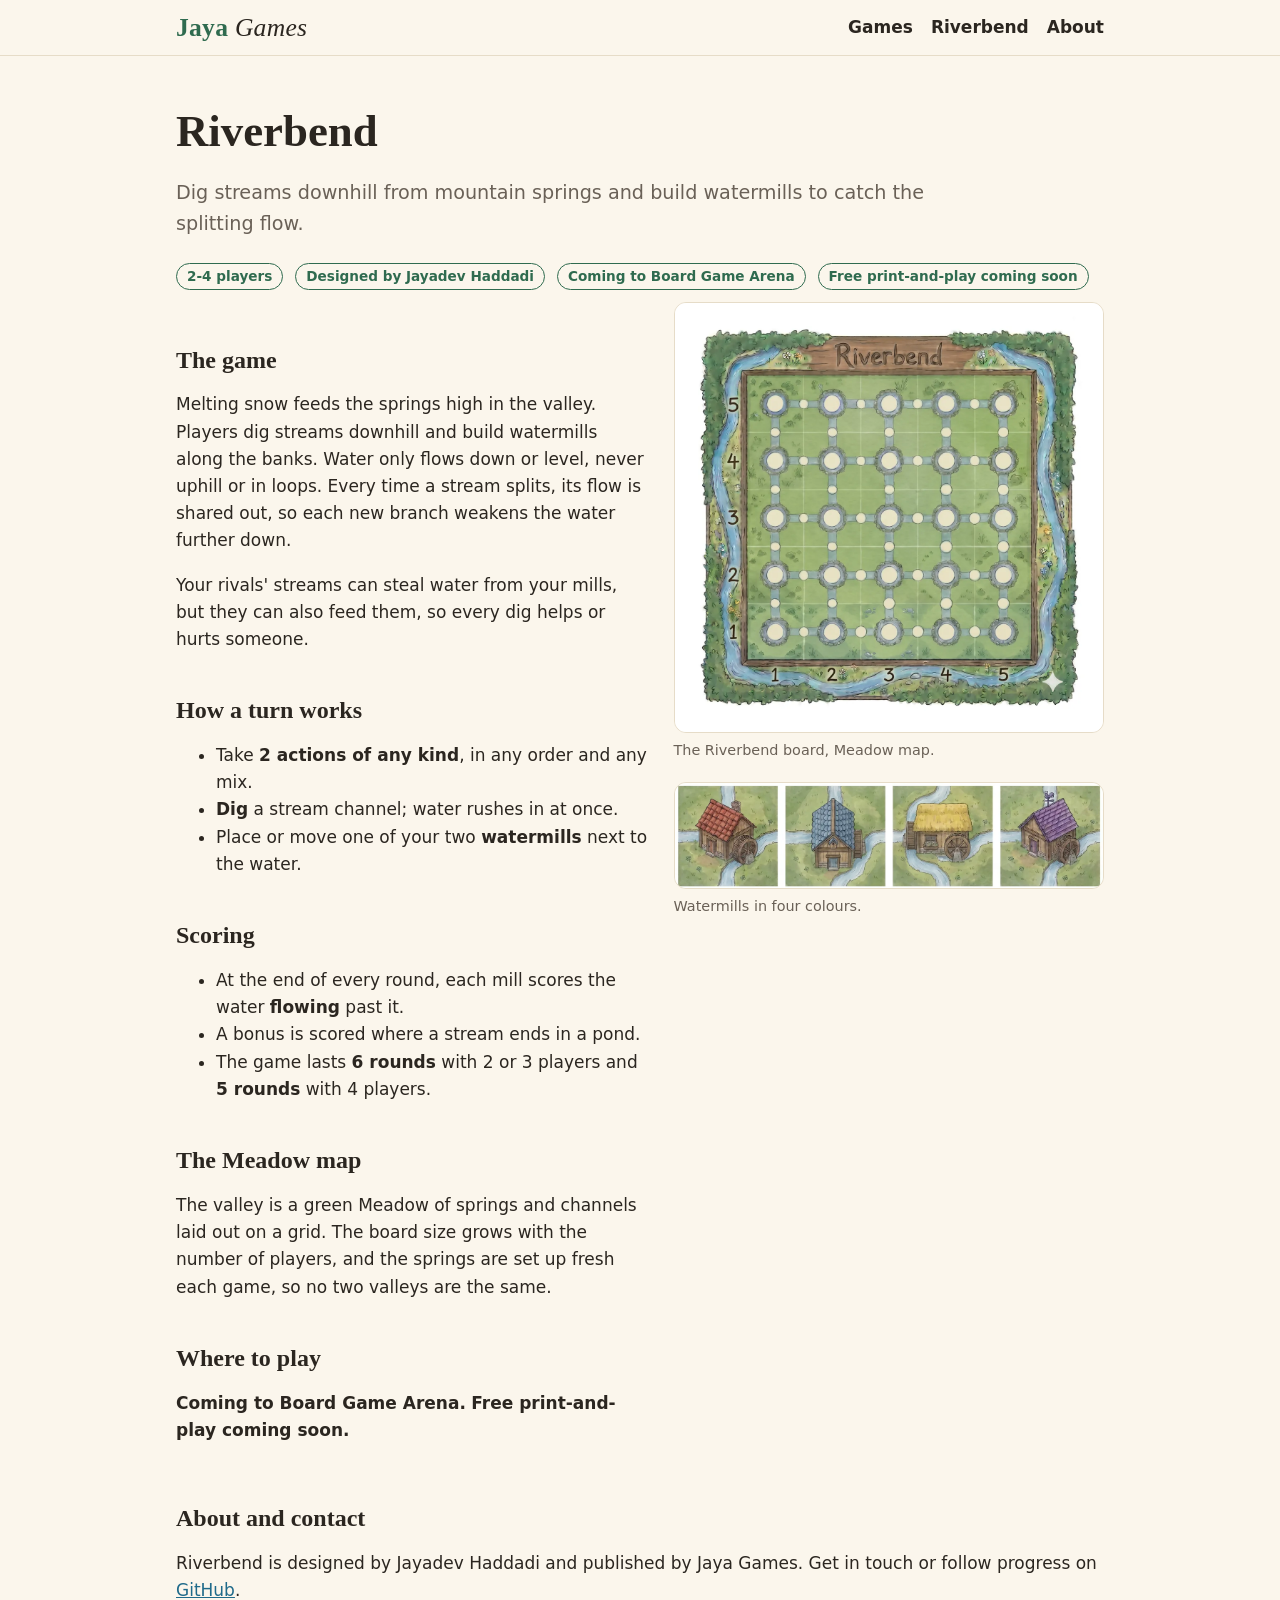
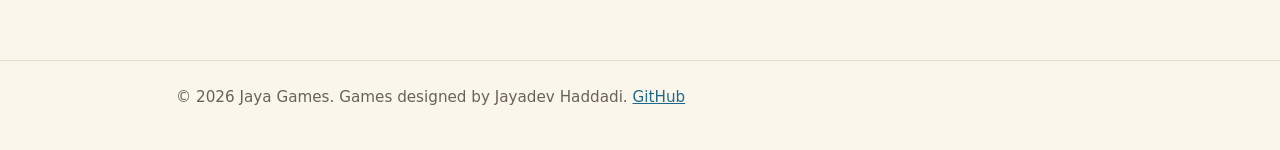
==== games/riverbend.html @ 1b573546 "Jaya Games website: home, Riverbend page, art, styles Co-Authored-By: Claude Sonnet 5.5 <noreply@ant" ====
<!doctype html><html lang="en"><head><meta charset="utf-8"><meta name="viewport" content="width=device-width,initial-scale=1"><link rel="icon" href="../favicon.svg" type="image/svg+xml"><link rel="stylesheet" href="../style.css">
<title>Riverbend - Jaya Games</title>
<meta name="description" content="Riverbend: a 2-4 player strategy game. Dig streams downhill from springs, build watermills, and share out the flow. Coming to Board Game Arena; free print-and-play coming soon.">
<meta property="og:type" content="website"><meta property="og:title" content="Riverbend - Jaya Games"><meta property="og:description" content="Dig streams downhill from mountain springs and build watermills to catch the splitting flow."><meta property="og:image" content="https://jayadevhaddadi.github.io/jaya-games/img/riverbend-board.webp"><meta property="og:url" content="https://jayadevhaddadi.github.io/jaya-games/games/riverbend.html">
</head><body>
<header class="site"><div class="wrap"><a class="logo" href="../index.html" aria-label="Jaya Games home">Jaya <span>Games</span></a><nav aria-label="Main"><a href="../index.html">Games</a><a href="../games/riverbend.html">Riverbend</a><a href="../index.html#about">About</a></nav></div></header>
<main class="wrap">
<section class="hero"><h1>Riverbend</h1><p class="lead">Dig streams downhill from mountain springs and build watermills to catch the splitting flow.</p>
<ul class="facts"><li class="badge">2-4 players</li><li class="badge">Designed by Jayadev Haddadi</li><li class="badge">Coming to Board Game Arena</li><li class="badge">Free print-and-play coming soon</li></ul></section>
<div class="two"><div>
<h2>The game</h2><p>Melting snow feeds the springs high in the valley. Players dig streams downhill and build watermills along the banks. Water only flows down or level, never uphill or in loops. Every time a stream splits, its flow is shared out, so each new branch weakens the water further down.</p>
<p>Your rivals' streams can steal water from your mills, but they can also feed them, so every dig helps or hurts someone.</p>
<h2>How a turn works</h2><ul><li>Take <strong>2 actions of any kind</strong>, in any order and any mix.</li><li><strong>Dig</strong> a stream channel; water rushes in at once.</li><li>Place or move one of your two <strong>watermills</strong> next to the water.</li></ul>
<h2>Scoring</h2><ul><li>At the end of every round, each mill scores the water <strong>flowing</strong> past it.</li><li>A bonus is scored where a stream ends in a pond.</li><li>The game lasts <strong>6 rounds</strong> with 2 or 3 players and <strong>5 rounds</strong> with 4 players.</li></ul>
<h2>The Meadow map</h2><p>The valley is a green Meadow of springs and channels laid out on a grid. The board size grows with the number of players, and the springs are set up fresh each game, so no two valleys are the same.</p>
<h2>Where to play</h2><p><strong>Coming to Board Game Arena.</strong> <strong>Free print-and-play coming soon.</strong></p>
</div>
<div class="pics"><figure><img src="../img/riverbend-board.webp" alt="Painted Riverbend game board: a green meadow grid of springs and channels framed by a winding blue river, with the title carved on a wooden sign." width="1200" height="1200"><figcaption>The Riverbend board, Meadow map.</figcaption></figure>
<figure><img src="../img/riverbend-mills.webp" alt="Four painted watermill tiles with red, blue, yellow and purple roofs, each beside a winding blue stream." width="1200" height="293" loading="lazy"><figcaption>Watermills in four colours.</figcaption></figure></div></div>
<h2 id="about">About and contact</h2><p>Riverbend is designed by Jayadev Haddadi and published by Jaya Games. Get in touch or follow progress on <a href="https://github.com/JayadevHaddadi/jaya-games">GitHub</a>.</p>
</main>
<footer><div class="wrap">&copy; 2026 Jaya Games. Games designed by Jayadev Haddadi. <a href="https://github.com/JayadevHaddadi/jaya-games">GitHub</a></div></footer></body></html>
---- style.css ----
:root{--bg:#fbf6ec;--surface:#fff;--text:#2b2620;--muted:#6a6157;--accent:#2f6b4f;--accent-text:#fff;--line:#e6dcc8;--link:#1f6a8a}
@media (prefers-color-scheme:dark){:root{--bg:#1d1b17;--surface:#27241f;--text:#f1eadc;--muted:#b3a995;--accent:#7fc29f;--accent-text:#16231c;--line:#3b362d;--link:#8cc9e6}}
*{box-sizing:border-box}
html{-webkit-text-size-adjust:100%}
body{margin:0;background:var(--bg);color:var(--text);font:17px/1.6 system-ui,-apple-system,"Segoe UI",Roboto,sans-serif}
.wrap{max-width:960px;margin:0 auto;padding:0 16px}
a{color:var(--link)}
img{max-width:100%;height:auto;display:block}
header.site{border-bottom:1px solid var(--line)}
header.site .wrap{display:flex;flex-wrap:wrap;gap:8px 24px;align-items:center;justify-content:space-between;padding-top:14px;padding-bottom:14px}
.logo{font:700 1.6rem/1 Georgia,"Times New Roman",serif;color:var(--accent);text-decoration:none;letter-spacing:.01em}
.logo span{color:var(--text);font-weight:400;font-style:italic}
nav a{margin-right:18px;text-decoration:none;font-weight:600;color:var(--text)}
nav a:last-child{margin-right:0}
nav a:hover{text-decoration:underline}
h1,h2,h3{font-family:Georgia,"Times New Roman",serif;line-height:1.2}
h1{font-size:2.2rem;margin:.2em 0 .3em}
h2{font-size:1.5rem;margin:1.8em 0 .5em}
.hero{padding:40px 0 8px}
.lead{font-size:1.2rem;color:var(--muted);max-width:40em}
.cards{display:grid;grid-template-columns:1fr;gap:20px;margin:24px 0}
.card{background:var(--surface);border:1px solid var(--line);border-radius:14px;overflow:hidden;text-decoration:none;color:var(--text);display:block}
.card img{width:100%;aspect-ratio:4/3;object-fit:cover}
.card .body{padding:14px 18px 18px}
.card h3{margin:0 0 4px;font-size:1.3rem}
.card p{margin:0;color:var(--muted)}
.badge{display:inline-block;font-size:.85rem;font-weight:600;padding:2px 10px;border-radius:99px;border:1px solid var(--accent);color:var(--accent);margin:4px 6px 4px 0}
.facts{display:flex;flex-wrap:wrap;gap:6px;margin:12px 0 0;padding:0;list-style:none}
.two{display:grid;grid-template-columns:1fr;gap:24px;align-items:start}
.pics img{border-radius:12px;border:1px solid var(--line)}
.pics figure{margin:0 0 20px}
figcaption{color:var(--muted);font-size:.9rem;margin-top:6px}
.btn{display:inline-block;background:var(--accent);color:var(--accent-text);padding:10px 18px;border-radius:10px;font-weight:600;text-decoration:none}
footer{border-top:1px solid var(--line);margin-top:56px;padding:24px 0 40px;color:var(--muted);font-size:.95rem}
@media(min-width:720px){.cards{grid-template-columns:1fr 1fr}.two{grid-template-columns:1.1fr 1fr}h1{font-size:2.8rem}}
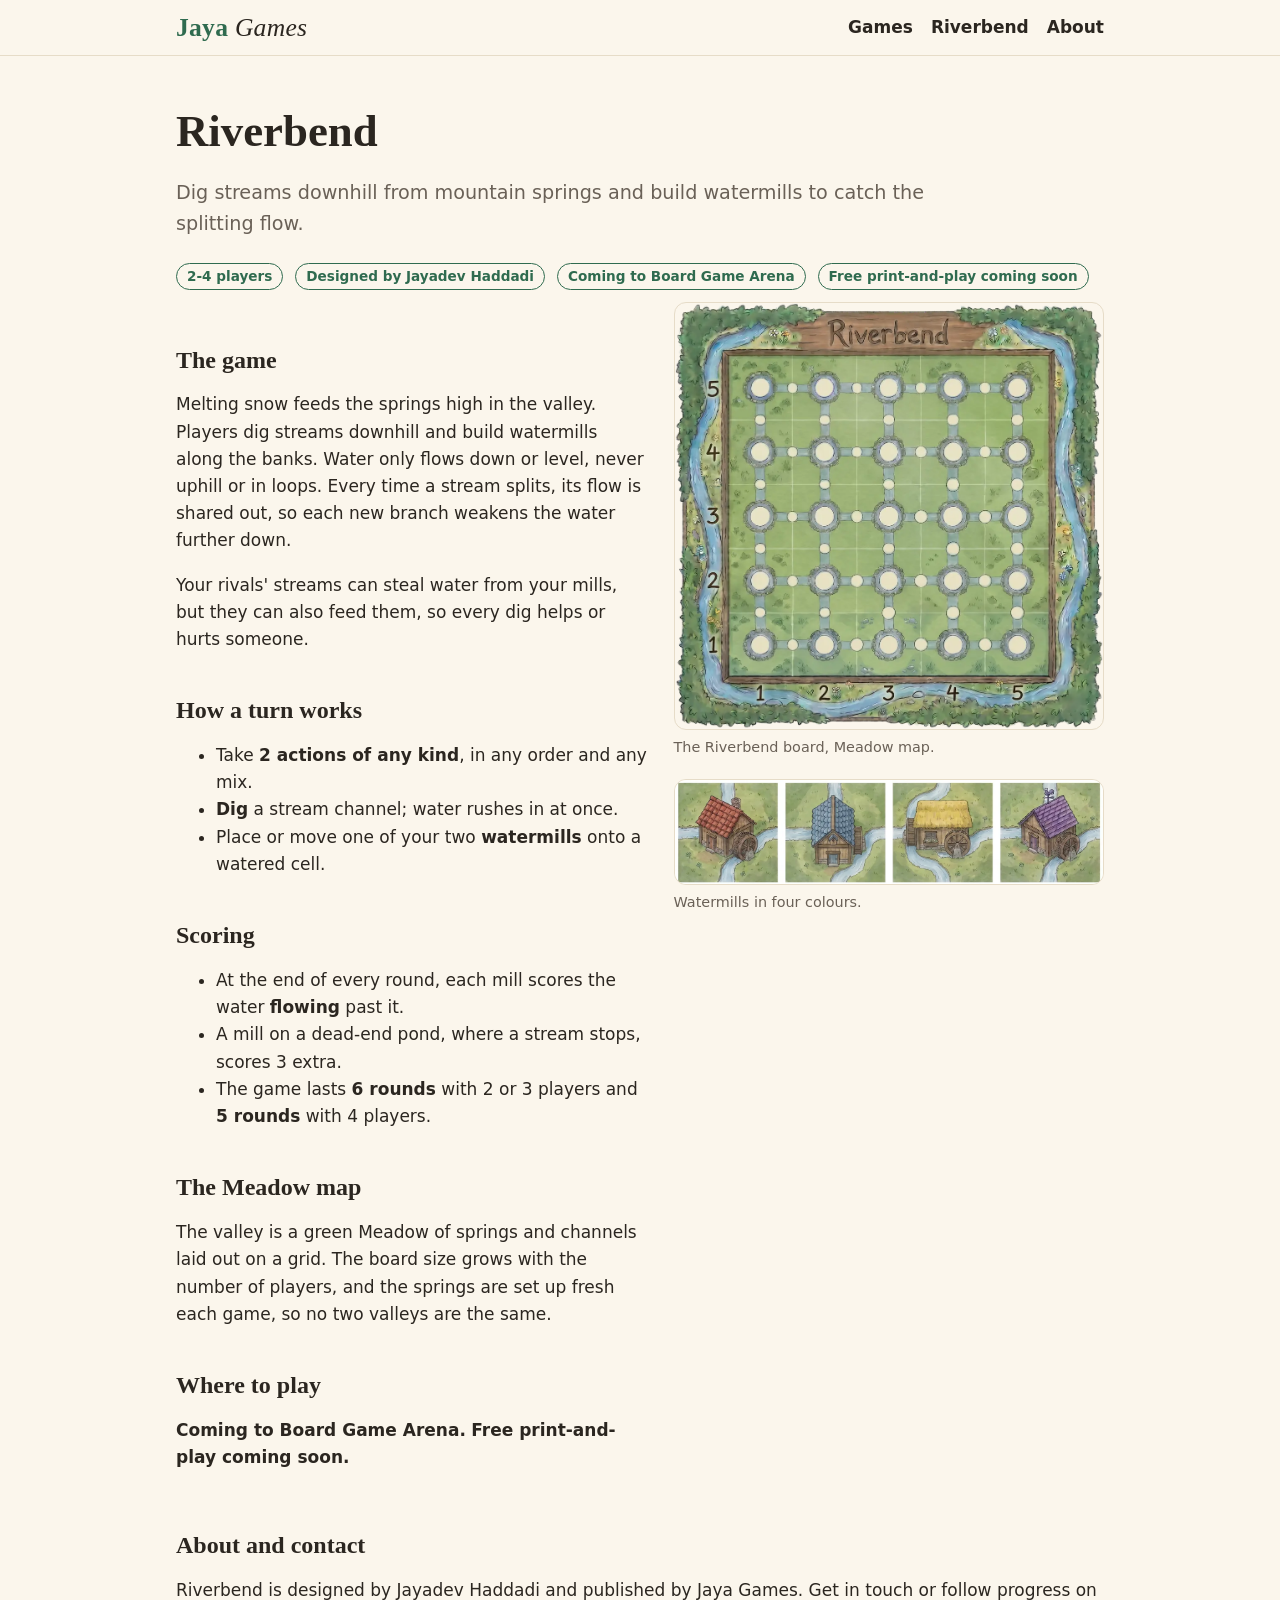
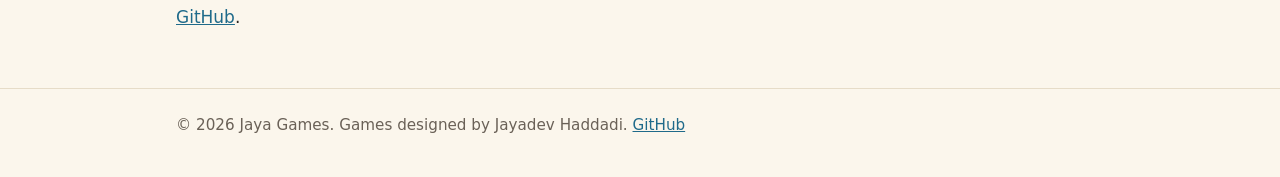
==== commit 08595ebe: "Riverbend page: board without watermark, mill and bonus rules as in the game Co-Authored-By: Claude " ====
--- a/games/riverbend.html
+++ b/games/riverbend.html
@@ -10,8 +10,8 @@
 <div class="two"><div>
 <h2>The game</h2><p>Melting snow feeds the springs high in the valley. Players dig streams downhill and build watermills along the banks. Water only flows down or level, never uphill or in loops. Every time a stream splits, its flow is shared out, so each new branch weakens the water further down.</p>
 <p>Your rivals' streams can steal water from your mills, but they can also feed them, so every dig helps or hurts someone.</p>
-<h2>How a turn works</h2><ul><li>Take <strong>2 actions of any kind</strong>, in any order and any mix.</li><li><strong>Dig</strong> a stream channel; water rushes in at once.</li><li>Place or move one of your two <strong>watermills</strong> next to the water.</li></ul>
-<h2>Scoring</h2><ul><li>At the end of every round, each mill scores the water <strong>flowing</strong> past it.</li><li>A bonus is scored where a stream ends in a pond.</li><li>The game lasts <strong>6 rounds</strong> with 2 or 3 players and <strong>5 rounds</strong> with 4 players.</li></ul>
+<h2>How a turn works</h2><ul><li>Take <strong>2 actions of any kind</strong>, in any order and any mix.</li><li><strong>Dig</strong> a stream channel; water rushes in at once.</li><li>Place or move one of your two <strong>watermills</strong> onto a watered cell.</li></ul>
+<h2>Scoring</h2><ul><li>At the end of every round, each mill scores the water <strong>flowing</strong> past it.</li><li>A mill on a dead-end pond, where a stream stops, scores 3 extra.</li><li>The game lasts <strong>6 rounds</strong> with 2 or 3 players and <strong>5 rounds</strong> with 4 players.</li></ul>
 <h2>The Meadow map</h2><p>The valley is a green Meadow of springs and channels laid out on a grid. The board size grows with the number of players, and the springs are set up fresh each game, so no two valleys are the same.</p>
 <h2>Where to play</h2><p><strong>Coming to Board Game Arena.</strong> <strong>Free print-and-play coming soon.</strong></p>
 </div>
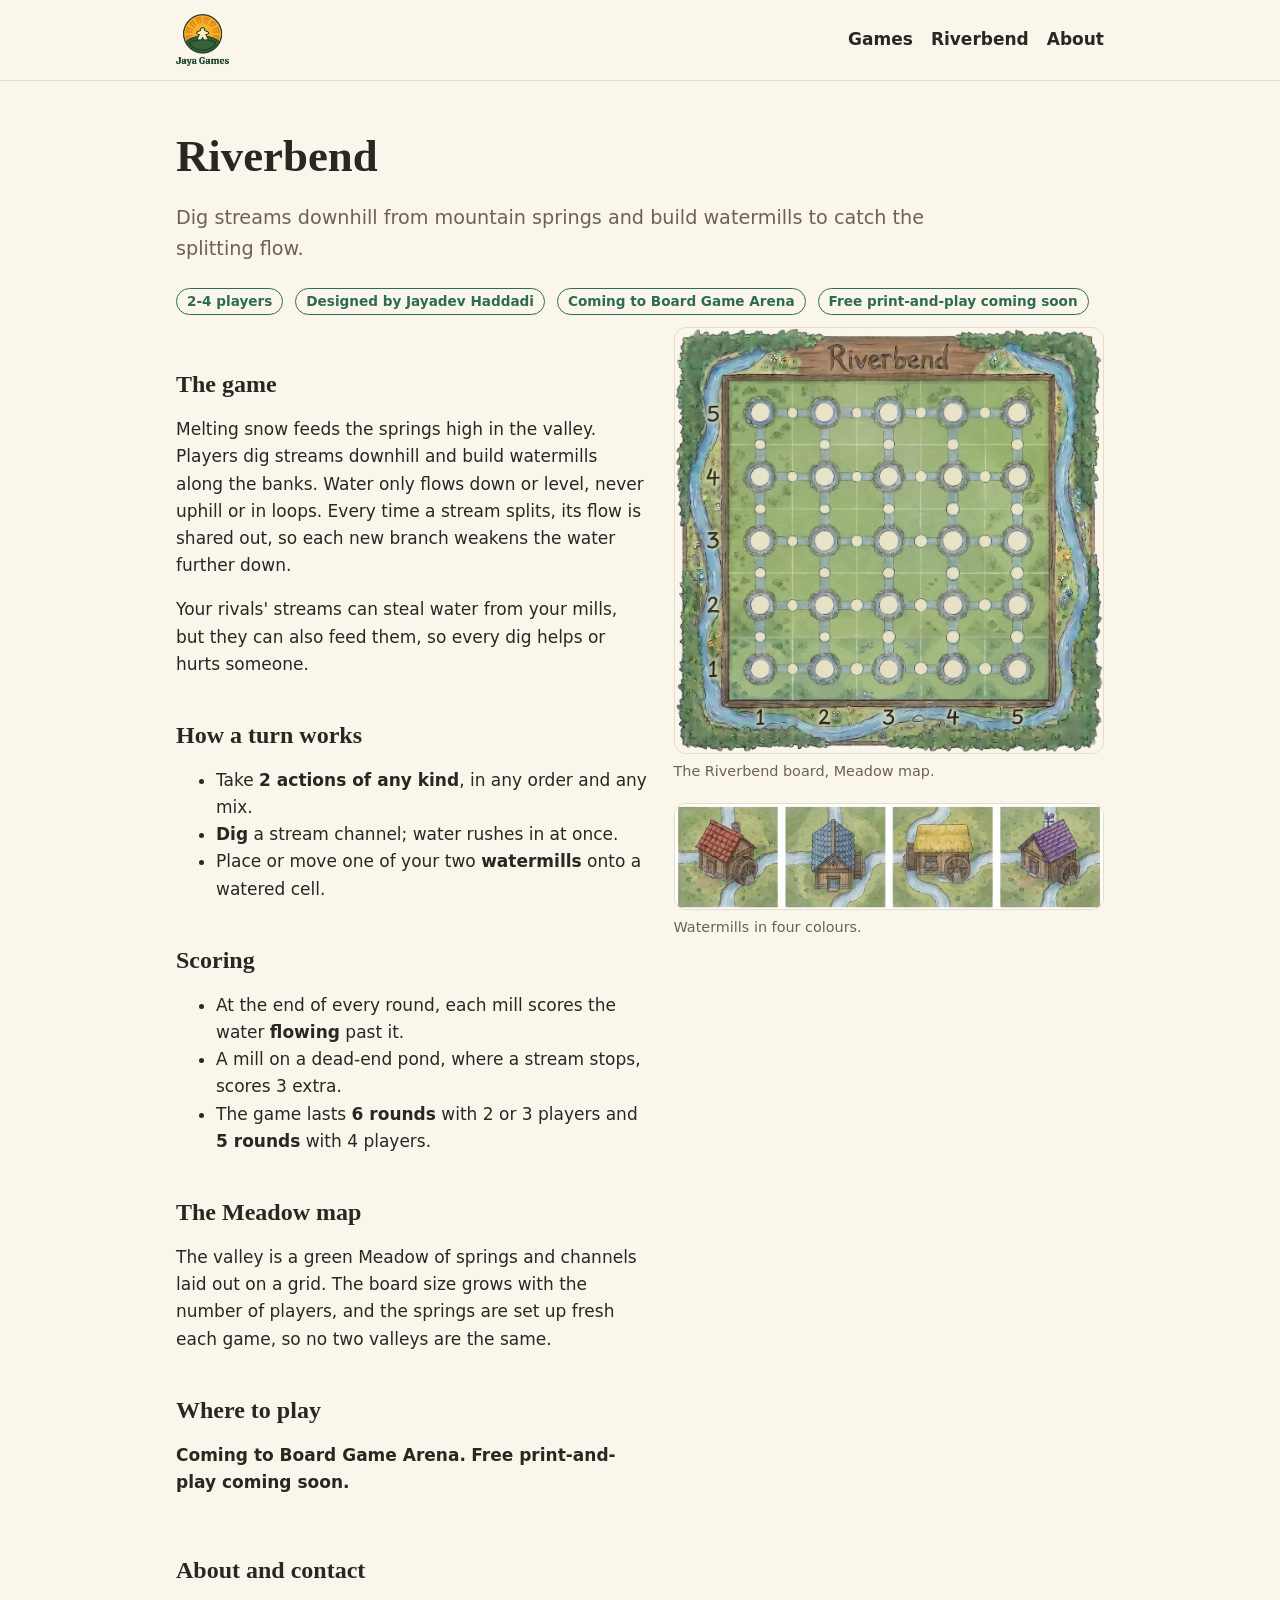
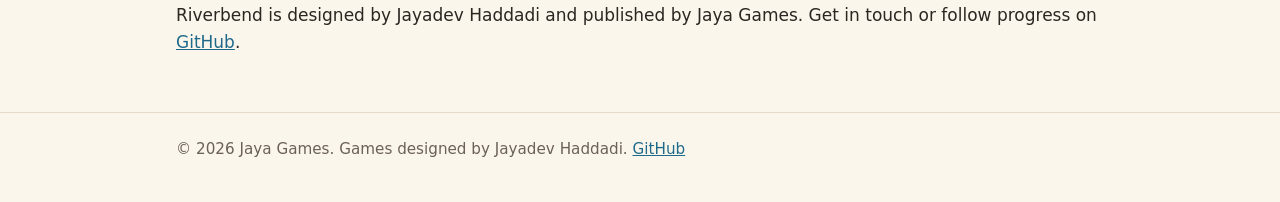
==== commit 5f2c2930: "Jaya Games logo" ====
--- a/games/riverbend.html
+++ b/games/riverbend.html
@@ -3,7 +3,7 @@
 <meta name="description" content="Riverbend: a 2-4 player strategy game. Dig streams downhill from springs, build watermills, and share out the flow. Coming to Board Game Arena; free print-and-play coming soon.">
 <meta property="og:type" content="website"><meta property="og:title" content="Riverbend - Jaya Games"><meta property="og:description" content="Dig streams downhill from mountain springs and build watermills to catch the splitting flow."><meta property="og:image" content="https://jayadevhaddadi.github.io/jaya-games/img/riverbend-board.webp"><meta property="og:url" content="https://jayadevhaddadi.github.io/jaya-games/games/riverbend.html">
 </head><body>
-<header class="site"><div class="wrap"><a class="logo" href="../index.html" aria-label="Jaya Games home">Jaya <span>Games</span></a><nav aria-label="Main"><a href="../index.html">Games</a><a href="../games/riverbend.html">Riverbend</a><a href="../index.html#about">About</a></nav></div></header>
+<header class="site"><div class="wrap"><a class="logo" href="../index.html" aria-label="Jaya Games home"><img src="../img/logo.png" alt="Jaya Games"></a><nav aria-label="Main"><a href="../index.html">Games</a><a href="../games/riverbend.html">Riverbend</a><a href="../index.html#about">About</a></nav></div></header>
 <main class="wrap">
 <section class="hero"><h1>Riverbend</h1><p class="lead">Dig streams downhill from mountain springs and build watermills to catch the splitting flow.</p>
 <ul class="facts"><li class="badge">2-4 players</li><li class="badge">Designed by Jayadev Haddadi</li><li class="badge">Coming to Board Game Arena</li><li class="badge">Free print-and-play coming soon</li></ul></section>
--- a/style.css
+++ b/style.css
@@ -8,8 +8,8 @@
 img{max-width:100%;height:auto;display:block}
 header.site{border-bottom:1px solid var(--line)}
 header.site .wrap{display:flex;flex-wrap:wrap;gap:8px 24px;align-items:center;justify-content:space-between;padding-top:14px;padding-bottom:14px}
-.logo{font:700 1.6rem/1 Georgia,"Times New Roman",serif;color:var(--accent);text-decoration:none;letter-spacing:.01em}
-.logo span{color:var(--text);font-weight:400;font-style:italic}
+.logo{display:inline-flex;align-items:center;text-decoration:none}
+.logo img{height:52px;width:auto;display:block}
 nav a{margin-right:18px;text-decoration:none;font-weight:600;color:var(--text)}
 nav a:last-child{margin-right:0}
 nav a:hover{text-decoration:underline}
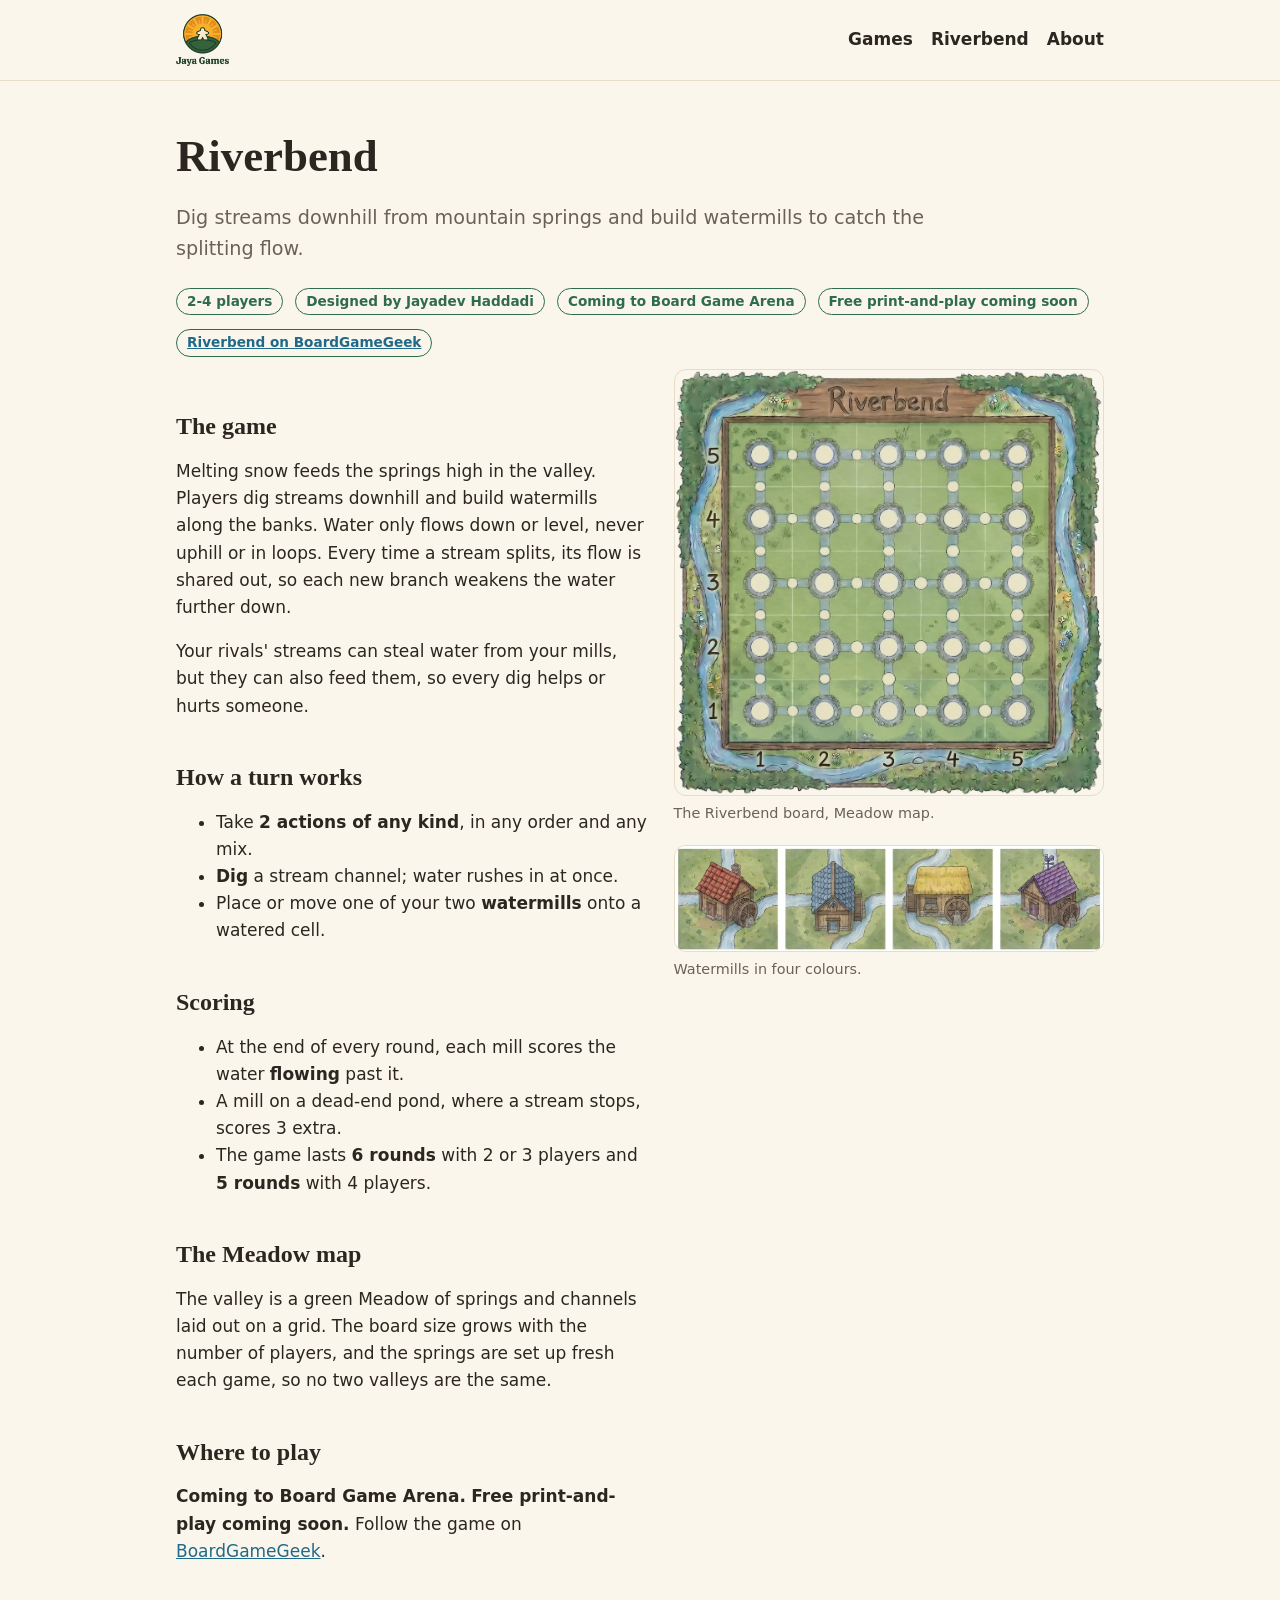
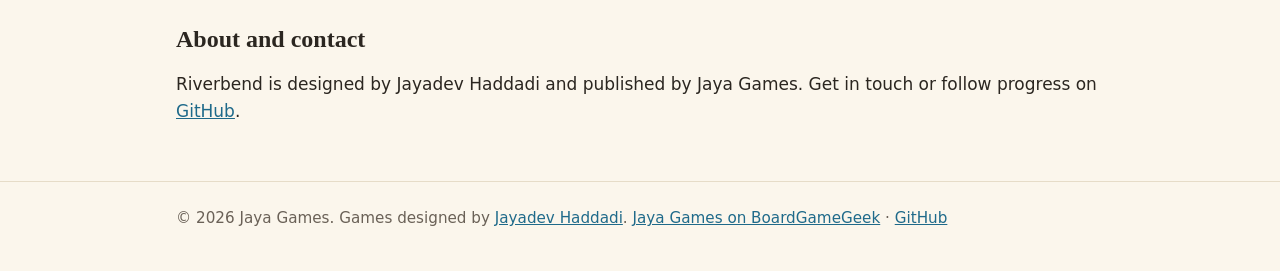
==== commit ff846f81: "Links to the BGG game, designer and publisher pages Co-Authored-By: Claude Opus 5.5 <noreply@anthrop" ====
--- a/games/riverbend.html
+++ b/games/riverbend.html
@@ -6,17 +6,17 @@
 <header class="site"><div class="wrap"><a class="logo" href="../index.html" aria-label="Jaya Games home"><img src="../img/logo.png" alt="Jaya Games"></a><nav aria-label="Main"><a href="../index.html">Games</a><a href="../games/riverbend.html">Riverbend</a><a href="../index.html#about">About</a></nav></div></header>
 <main class="wrap">
 <section class="hero"><h1>Riverbend</h1><p class="lead">Dig streams downhill from mountain springs and build watermills to catch the splitting flow.</p>
-<ul class="facts"><li class="badge">2-4 players</li><li class="badge">Designed by Jayadev Haddadi</li><li class="badge">Coming to Board Game Arena</li><li class="badge">Free print-and-play coming soon</li></ul></section>
+<ul class="facts"><li class="badge">2-4 players</li><li class="badge">Designed by Jayadev Haddadi</li><li class="badge">Coming to Board Game Arena</li><li class="badge">Free print-and-play coming soon</li><li class="badge"><a href="https://boardgamegeek.com/boardgame/483601/riverbend">Riverbend on BoardGameGeek</a></li></ul></section>
 <div class="two"><div>
 <h2>The game</h2><p>Melting snow feeds the springs high in the valley. Players dig streams downhill and build watermills along the banks. Water only flows down or level, never uphill or in loops. Every time a stream splits, its flow is shared out, so each new branch weakens the water further down.</p>
 <p>Your rivals' streams can steal water from your mills, but they can also feed them, so every dig helps or hurts someone.</p>
 <h2>How a turn works</h2><ul><li>Take <strong>2 actions of any kind</strong>, in any order and any mix.</li><li><strong>Dig</strong> a stream channel; water rushes in at once.</li><li>Place or move one of your two <strong>watermills</strong> onto a watered cell.</li></ul>
 <h2>Scoring</h2><ul><li>At the end of every round, each mill scores the water <strong>flowing</strong> past it.</li><li>A mill on a dead-end pond, where a stream stops, scores 3 extra.</li><li>The game lasts <strong>6 rounds</strong> with 2 or 3 players and <strong>5 rounds</strong> with 4 players.</li></ul>
 <h2>The Meadow map</h2><p>The valley is a green Meadow of springs and channels laid out on a grid. The board size grows with the number of players, and the springs are set up fresh each game, so no two valleys are the same.</p>
-<h2>Where to play</h2><p><strong>Coming to Board Game Arena.</strong> <strong>Free print-and-play coming soon.</strong></p>
+<h2>Where to play</h2><p><strong>Coming to Board Game Arena.</strong> <strong>Free print-and-play coming soon.</strong> Follow the game on <a href="https://boardgamegeek.com/boardgame/483601/riverbend">BoardGameGeek</a>.</p>
 </div>
 <div class="pics"><figure><img src="../img/riverbend-board.webp" alt="Painted Riverbend game board: a green meadow grid of springs and channels framed by a winding blue river, with the title carved on a wooden sign." width="1200" height="1200"><figcaption>The Riverbend board, Meadow map.</figcaption></figure>
 <figure><img src="../img/riverbend-mills.webp" alt="Four painted watermill tiles with red, blue, yellow and purple roofs, each beside a winding blue stream." width="1200" height="293" loading="lazy"><figcaption>Watermills in four colours.</figcaption></figure></div></div>
 <h2 id="about">About and contact</h2><p>Riverbend is designed by Jayadev Haddadi and published by Jaya Games. Get in touch or follow progress on <a href="https://github.com/JayadevHaddadi/jaya-games">GitHub</a>.</p>
 </main>
-<footer><div class="wrap">&copy; 2026 Jaya Games. Games designed by Jayadev Haddadi. <a href="https://github.com/JayadevHaddadi/jaya-games">GitHub</a></div></footer></body></html>
+<footer><div class="wrap">&copy; 2026 Jaya Games. Games designed by <a href="https://boardgamegeek.com/boardgamedesigner/178674/jayadev-haddadi">Jayadev Haddadi</a>. <a href="https://boardgamegeek.com/boardgamepublisher/64932/jaya-games">Jaya Games on BoardGameGeek</a> · <a href="https://github.com/JayadevHaddadi/jaya-games">GitHub</a></div></footer></body></html>
